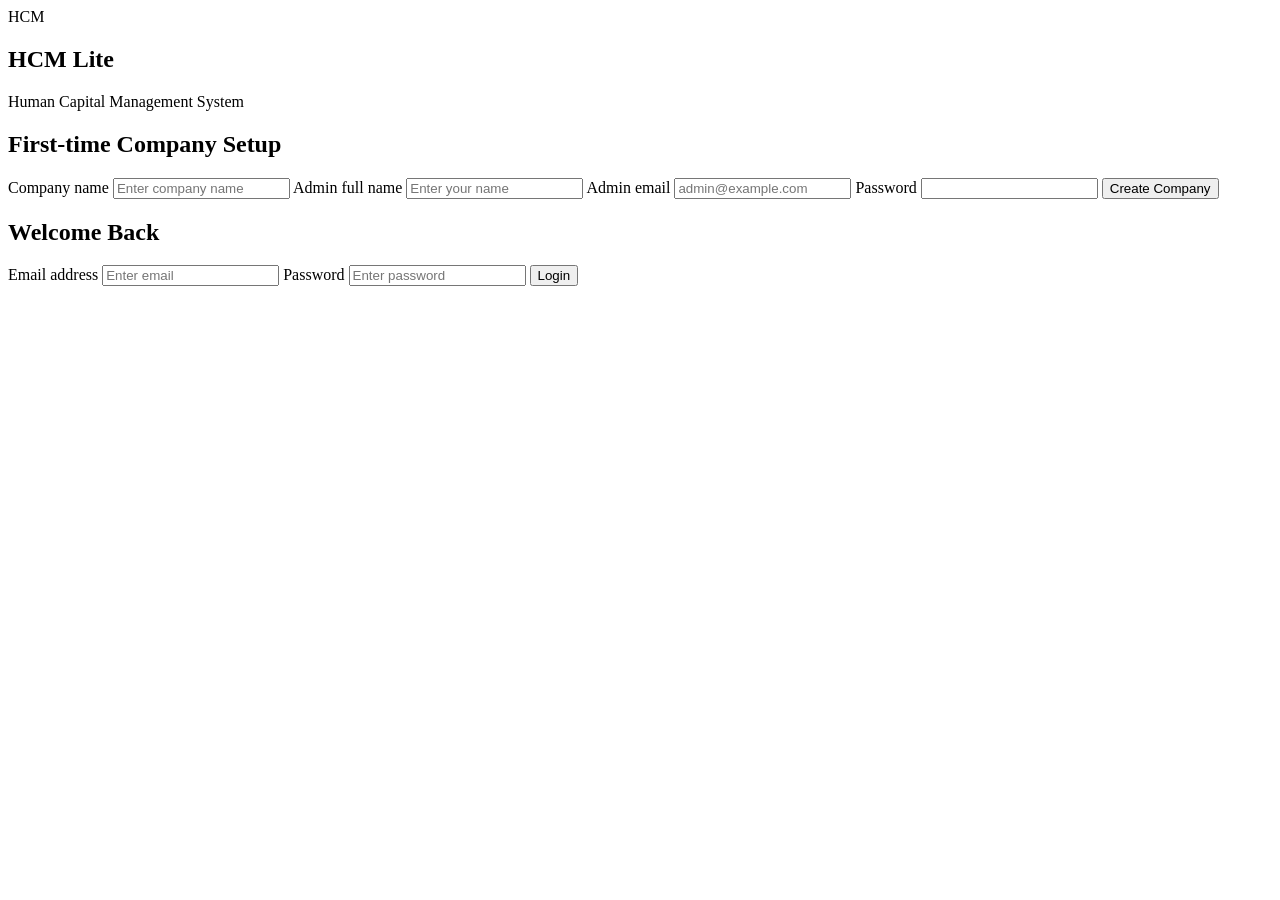
==== admin.html @ 7632e417 "Add files via upload" ====
<!DOCTYPE html>
<html lang="en">
<head>
  <meta charset="UTF-8">
  <meta name="viewport" content="width=device-width, initial-scale=1.0">
  <title>Admin Dashboard | HCM Lite</title>
  <script>try{var s=JSON.parse(localStorage.getItem("hcm_session"));if(!s||s.role!=="admin")location.replace("index.html")}catch(e){location.replace("index.html")}</script>
  <link rel="stylesheet" href="css/style.css">
  <script src="js/storage.js" defer></script>
  <script src="js/nav.js" defer></script>
  <script src="js/dashboard.js" defer></script>
  <script src="js/password.js" defer></script>
</head>
<body>
<div id="nav"></div>
<main class="container">

  <h1 id="companyTitle">Admin Dashboard</h1>
  <p class="subtitle">Manage employees and attendance.</p>

  <section class="grid">
    <div class="stat"><span>Total employees</span><strong id="employeeCount">0</strong></div>
    <div class="stat s-in"><span>Checked in today</span><strong id="presentCount">0</strong></div>
    <div class="stat s-late"><span>Late today</span><strong id="lateCount">0</strong></div>
    <div class="stat s-leave"><span>On leave today</span><strong id="leaveCount">0</strong></div>
  </section>

  <section class="card">
    <h2 id="formTitle">Add Employee</h2>
    <form id="employeeForm">
      <div class="form-grid">
        <div><label for="empName">Full name</label>
          <input id="empName" required></div>
        <div><label for="empEmail">Email</label>
          <input id="empEmail" type="email" required></div>
        <div><label for="empPassword">Initial password</label>
          <input id="empPassword" type="password" minlength="6" required></div>
        <div><label for="empDepartment">Department</label>
          <input id="empDepartment" required></div>
        <div><label for="empSalary">Monthly salary (PKR)</label>
          <input id="empSalary" type="number" min="1" required></div>
        <div><label for="empPayMethod">Salary payment method</label>
          <select id="empPayMethod">
            <option value="bank">Bank account transfer</option>
            <option value="cheque">Cheque collection from company</option>
          </select></div>
      </div>
      <div id="bankFields" class="form-grid">
        <div><label for="empBank">Bank name</label>
          <input id="empBank" placeholder="e.g. HBL"></div>
        <div><label for="empAccount">Account number / IBAN</label>
          <input id="empAccount"></div>
      </div>
      <div class="row-actions">
        <button type="submit" id="empSubmit">Add Employee</button>
        <button type="button" id="cancelEdit" class="btn-ghost" hidden>Cancel edit</button>
      </div>
    </form>
    <p id="adminMessage" role="status"></p>
  </section>

  <section class="card">
    <h2>Employee Directory</h2>
    <label for="employeeSearch">Search employees</label>
    <input id="employeeSearch" placeholder="Search by name, email or department">
    <div id="employeeList"></div>
  </section>

  <section class="card">
    <h2>Smart Helper</h2>
    <form id="helperForm">
      <label for="helperQuestion">Ask a question</label>
      <input id="helperQuestion" required placeholder="How many employees do we have?">
      <button type="submit">Ask Helper</button>
    </form>
    <p id="helperAnswer" role="status"></p>
  </section>

  <section class="card">
    <h2>Change Password</h2>
    <form id="passwordForm" class="form-grid">
      <div><label for="curPass">Current password</label>
        <input id="curPass" type="password" required></div>
      <div><label for="newPass">New password</label>
        <input id="newPass" type="password" minlength="6" required></div>
      <div><label for="newPass2">Confirm new password</label>
        <input id="newPass2" type="password" minlength="6" required></div>
      <div style="grid-column:1/-1"><button type="submit">Update Password</button></div>
    </form>
    <p id="passwordMessage" role="status"></p>
  </section>
</main>
</body>
</html>
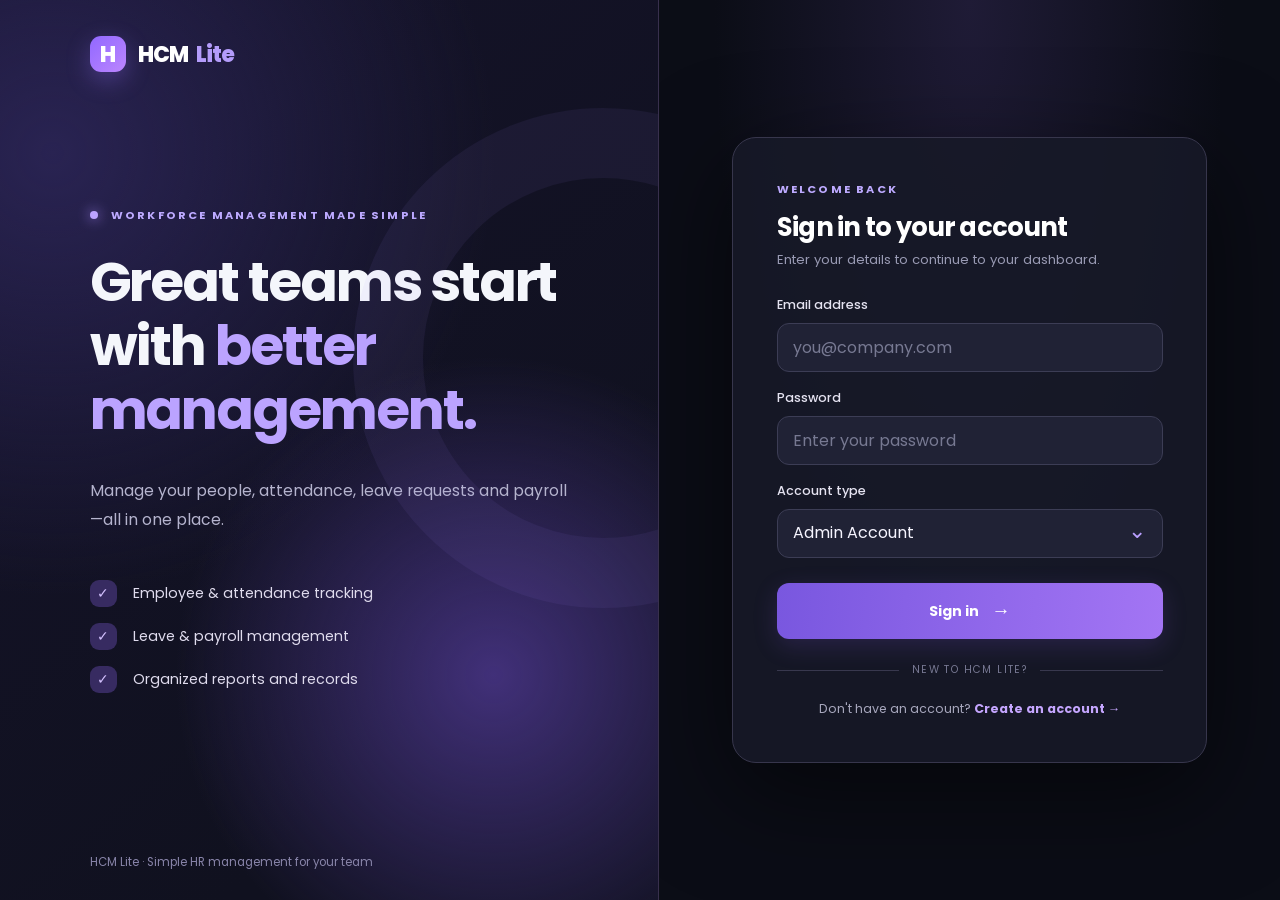
==== commit cea6d3b0: "Update admin.html" ====
--- a/admin.html
+++ b/admin.html
@@ -1,94 +1,142 @@
-<!DOCTYPE html>
+<!doctype html>
 <html lang="en">
-<head>
-  <meta charset="UTF-8">
-  <meta name="viewport" content="width=device-width, initial-scale=1.0">
-  <title>Admin Dashboard | HCM Lite</title>
-  <script>try{var s=JSON.parse(localStorage.getItem("hcm_session"));if(!s||s.role!=="admin")location.replace("index.html")}catch(e){location.replace("index.html")}</script>
-  <link rel="stylesheet" href="css/style.css">
-  <script src="js/storage.js" defer></script>
-  <script src="js/nav.js" defer></script>
-  <script src="js/dashboard.js" defer></script>
-  <script src="js/password.js" defer></script>
-</head>
-<body>
-<div id="nav"></div>
-<main class="container">
+  <head>
+    <meta charset="UTF-8" />
+    <meta name="viewport" content="width=device-width, initial-scale=1.0" />
+    <title>Admin Dashboard | HCM Lite</title>
+    <script>
+      try {
+        var s = JSON.parse(localStorage.getItem("hcm_session"));
+        if (!s || s.role !== "admin") location.replace("index.html");
+      } catch (e) {
+        location.replace("index.html");
+      }
+    </script>
+    <link rel="stylesheet" href="style.css" />
+    <link rel="preconnect" href="https://fonts.googleapis.com" /><link rel="preconnect" href="https://fonts.gstatic.com" crossorigin />
+    <script src="storage.js" defer></script>
+    <script src="nav.js" defer></script>
+    <script src="dashboard.js" defer></script>
+    <script src="password.js" defer></script>
+  </head>
+  <body>
+    <div id="nav"></div>
+    <main class="container">
+      <h1 id="companyTitle">Admin Dashboard</h1>
+      <p class="subtitle">Manage employees and attendance.</p>
 
-  <h1 id="companyTitle">Admin Dashboard</h1>
-  <p class="subtitle">Manage employees and attendance.</p>
+      <section class="grid">
+        <div class="stat">
+          <span>Total employees</span><strong id="employeeCount">0</strong>
+        </div>
+        <div class="stat s-in">
+          <span>Checked in today</span><strong id="presentCount">0</strong>
+        </div>
+        <div class="stat s-late">
+          <span>Late today</span><strong id="lateCount">0</strong>
+        </div>
+        <div class="stat s-leave">
+          <span>On leave today</span><strong id="leaveCount">0</strong>
+        </div>
+      </section>
 
-  <section class="grid">
-    <div class="stat"><span>Total employees</span><strong id="employeeCount">0</strong></div>
-    <div class="stat s-in"><span>Checked in today</span><strong id="presentCount">0</strong></div>
-    <div class="stat s-late"><span>Late today</span><strong id="lateCount">0</strong></div>
-    <div class="stat s-leave"><span>On leave today</span><strong id="leaveCount">0</strong></div>
-  </section>
+      <section class="card">
+        <h2 id="formTitle">Add Employee</h2>
+        <form id="employeeForm">
+          <div class="form-grid">
+            <div>
+              <label for="empName">Full name</label>
+              <input id="empName" required />
+            </div>
+            <div>
+              <label for="empEmail">Email</label>
+              <input id="empEmail" type="email" required />
+            </div>
+            <div>
+              <label for="empPassword">Initial password</label>
+              <input id="empPassword" type="password" minlength="6" required />
+            </div>
+            <div>
+              <label for="empDepartment">Department</label>
+              <input id="empDepartment" required />
+            </div>
+            <div>
+              <label for="empSalary">Monthly salary (PKR)</label>
+              <input id="empSalary" type="number" min="1" required />
+            </div>
+            <div>
+              <label for="empPayMethod">Salary payment method</label>
+              <select id="empPayMethod">
+                <option value="bank">Bank account transfer</option>
+                <option value="cheque">Cheque collection from company</option>
+              </select>
+            </div>
+          </div>
+          <div id="bankFields" class="form-grid">
+            <div>
+              <label for="empBank">Bank name</label>
+              <input id="empBank" placeholder="e.g. HBL" />
+            </div>
+            <div>
+              <label for="empAccount">Account number / IBAN</label>
+              <input id="empAccount" />
+            </div>
+          </div>
+          <div class="row-actions">
+            <button type="submit" id="empSubmit">Add Employee</button>
+            <button type="button" id="cancelEdit" class="btn-ghost" hidden>
+              Cancel edit
+            </button>
+          </div>
+        </form>
+        <p id="adminMessage" role="status"></p>
+      </section>
 
-  <section class="card">
-    <h2 id="formTitle">Add Employee</h2>
-    <form id="employeeForm">
-      <div class="form-grid">
-        <div><label for="empName">Full name</label>
-          <input id="empName" required></div>
-        <div><label for="empEmail">Email</label>
-          <input id="empEmail" type="email" required></div>
-        <div><label for="empPassword">Initial password</label>
-          <input id="empPassword" type="password" minlength="6" required></div>
-        <div><label for="empDepartment">Department</label>
-          <input id="empDepartment" required></div>
-        <div><label for="empSalary">Monthly salary (PKR)</label>
-          <input id="empSalary" type="number" min="1" required></div>
-        <div><label for="empPayMethod">Salary payment method</label>
-          <select id="empPayMethod">
-            <option value="bank">Bank account transfer</option>
-            <option value="cheque">Cheque collection from company</option>
-          </select></div>
-      </div>
-      <div id="bankFields" class="form-grid">
-        <div><label for="empBank">Bank name</label>
-          <input id="empBank" placeholder="e.g. HBL"></div>
-        <div><label for="empAccount">Account number / IBAN</label>
-          <input id="empAccount"></div>
-      </div>
-      <div class="row-actions">
-        <button type="submit" id="empSubmit">Add Employee</button>
-        <button type="button" id="cancelEdit" class="btn-ghost" hidden>Cancel edit</button>
-      </div>
-    </form>
-    <p id="adminMessage" role="status"></p>
-  </section>
+      <section class="card">
+        <h2>Employee Directory</h2>
+        <label for="employeeSearch">Search employees</label>
+        <input
+          id="employeeSearch"
+          placeholder="Search by name, email or department"
+        />
+        <div id="employeeList"></div>
+      </section>
 
-  <section class="card">
-    <h2>Employee Directory</h2>
-    <label for="employeeSearch">Search employees</label>
-    <input id="employeeSearch" placeholder="Search by name, email or department">
-    <div id="employeeList"></div>
-  </section>
+      <section class="card">
+        <h2>Smart Helper</h2>
+        <form id="helperForm">
+          <label for="helperQuestion">Ask a question</label>
+          <input
+            id="helperQuestion"
+            required
+            placeholder="How many employees do we have?"
+          />
+          <button type="submit">Ask Helper</button>
+        </form>
+        <p id="helperAnswer" role="status"></p>
+      </section>
 
-  <section class="card">
-    <h2>Smart Helper</h2>
-    <form id="helperForm">
-      <label for="helperQuestion">Ask a question</label>
-      <input id="helperQuestion" required placeholder="How many employees do we have?">
-      <button type="submit">Ask Helper</button>
-    </form>
-    <p id="helperAnswer" role="status"></p>
-  </section>
-
-  <section class="card">
-    <h2>Change Password</h2>
-    <form id="passwordForm" class="form-grid">
-      <div><label for="curPass">Current password</label>
-        <input id="curPass" type="password" required></div>
-      <div><label for="newPass">New password</label>
-        <input id="newPass" type="password" minlength="6" required></div>
-      <div><label for="newPass2">Confirm new password</label>
-        <input id="newPass2" type="password" minlength="6" required></div>
-      <div style="grid-column:1/-1"><button type="submit">Update Password</button></div>
-    </form>
-    <p id="passwordMessage" role="status"></p>
-  </section>
-</main>
-</body>
+      <section class="card">
+        <h2>Change Password</h2>
+        <form id="passwordForm" class="form-grid">
+          <div>
+            <label for="curPass">Current password</label>
+            <input id="curPass" type="password" required />
+          </div>
+          <div>
+            <label for="newPass">New password</label>
+            <input id="newPass" type="password" minlength="6" required />
+          </div>
+          <div>
+            <label for="newPass2">Confirm new password</label>
+            <input id="newPass2" type="password" minlength="6" required />
+          </div>
+          <div style="grid-column: 1/-1">
+            <button type="submit">Update Password</button>
+          </div>
+        </form>
+        <p id="passwordMessage" role="status"></p>
+      </section>
+    </main>
+  </body>
 </html>
--- a/style.css
+++ b/style.css
@@ -0,0 +1,162 @@
+/* HCM Lite — responsive stylesheet */
+:root{font-family:Inter,system-ui,-apple-system,"Segoe UI",sans-serif;color:#172338;background:#f3f6fb;font-synthesis:none}*{box-sizing:border-box}body{margin:0;line-height:1.5}h1,h2,h3,h4{line-height:1.25;color:#152341}h1{font-size:clamp(1.7rem,3vw,2.3rem)}h2{font-size:1.24rem}button,input,select,textarea{font:inherit}button{border:0;border-radius:9px;background:#304ad7;color:#fff;padding:10px 16px;cursor:pointer;font-weight:600}button:hover{filter:brightness(.94)}button:disabled{opacity:.45;cursor:not-allowed}.btn-ghost{background:#edf1fd;color:#2944ad}.btn-in{background:#15803d}.btn-out{background:#bd3043}.btn-leave{background:#7048b7}.hidden,[hidden]{display:none!important}.container{max-width:1160px;margin:0 auto;padding:30px 20px}.center{display:grid;min-height:100vh;place-items:center}.auth-card,.card{background:#fff;border:1px solid #e0e7f1;border-radius:16px;padding:25px;box-shadow:0 6px 24px #1523410a}.auth-card{width:min(100%,430px)}.auth-card h1,.auth-card>.subtitle,.auth-card>.logo{text-align:center}.logo{display:grid;place-items:center;width:70px;height:70px;border-radius:16px;background:#304ad7;color:white;font-weight:800;font-size:24px;margin:0 auto 12px}.subtitle{color:#68758a;margin-top:5px;margin-bottom:24px}form label{display:block;font-weight:600;font-size:.93rem;margin:12px 0 5px}input:not([type=checkbox]):not([type=file]),select,textarea{width:100%;border:1px solid #ced7e4;border-radius:9px;padding:10px 12px;color:#172338;background:#fff;min-width:0}input:focus,select:focus,textarea:focus{outline:2px solid #9aaaff;outline-offset:1px}textarea{min-height:105px;resize:vertical}form>button{margin-top:16px}.grid,.form-grid{display:grid;grid-template-columns:repeat(auto-fit,minmax(190px,1fr));gap:15px}.grid{margin:18px 0 25px}.form-grid label{margin-top:0}.card{margin:20px 0}.stat{border-radius:14px;background:white;border:1px solid #dce4f0;padding:19px}.stat span{display:block;color:#69758a}.stat strong{display:block;margin-top:10px;font-size:2rem;color:#304ad7}.s-in strong{color:#15803d}.s-late strong{color:#be7220}.s-leave strong{color:#7048b7}.toolbar,.row-actions,.attendance-actions,.checks{display:flex;align-items:end;gap:12px;flex-wrap:wrap}.toolbar>div{flex:1;min-width:180px}.row-actions{margin-top:12px}.emp-card{padding:15px 0;border-bottom:1px solid #e4e9f0}.rec{padding:10px 14px;margin:7px 0;border-radius:8px;background:#f4f6fb}.rec.late,.tag-late{background:#fff2db;color:#965b12}.rec.half{background:#fff5e6}.rec.leave,.tag-leave{background:#f0eafb;color:#623a9c}.tag{display:inline-block;border-radius:99px;padding:4px 10px;font-size:.78rem;background:#ecf1fb}.tag-present,.tag-paid{background:#dcfce7;color:#166534}.tag-absent,.tag-incomplete{background:#ffe4e6;color:#9f1239}.tag-pending{background:#fef3c7;color:#92400e}.nav{background:#172b53;color:white}.nav-inner{max-width:1160px;margin:auto;display:flex;align-items:center;gap:20px;padding:13px 20px}.nav-brand{font-size:1.1rem;font-weight:800;overflow-wrap:anywhere}.nav-links{margin-left:auto;display:flex;align-items:center;gap:12px}.nav-links a{color:#dce7ff;text-decoration:none;padding:8px}.nav-links a.active{color:white;text-decoration:underline}.nav-links button{background:#374b71}#navToggle{display:none}.table-wrap{width:100%;overflow:auto}table{border-collapse:collapse;width:100%;font-size:.92rem}th,td{text-align:left;padding:10px;border-bottom:1px solid #e0e7f1;white-space:nowrap}th{background:#f0f4fa;color:#36445b}.slip{border:1px solid #cfd9e8;background:white;padding:25px;margin:22px 0;max-width:850px}.slip-head,.slip-net{display:flex;justify-content:space-between;gap:15px}.slip-title{display:grid;text-align:right}.slip-info{display:grid;grid-template-columns:repeat(2,minmax(0,1fr));gap:10px;margin:20px 0}.slip-info div span{color:#6b7280;display:block}.slip-cols{display:grid;grid-template-columns:1fr 1fr;gap:18px}.slip-chips{display:flex;gap:7px;flex-wrap:wrap;margin:20px 0}.slip-net{padding:15px;background:#edf1fd;border-radius:8px}.slip-pay,.slip-sign{margin-top:20px}.slip-sign{display:flex;justify-content:space-between;gap:15px;padding-top:30px}.slip-sign div{border-top:1px solid #777;padding-top:7px}.slip-note{color:#805513}#message.error{color:#b91c1c}#message.success{color:#15803d}#message, [id$=Message]{margin-top:13px} @media(max-width:700px){.container{padding:18px 12px}.card,.auth-card{padding:16px}.slip-cols,.slip-info{grid-template-columns:1fr}.nav-inner{flex-wrap:wrap}#navToggle{display:block;margin-left:auto}.nav-links{display:none;width:100%;flex-direction:column;align-items:stretch;margin:0}.nav-links.open{display:flex}.nav-links a{display:block}}@media print{body{background:white}.nav,.toolbar,.row-actions,button,form,.card:not(:has(.slip)),h1,.subtitle{display:none!important}.container{padding:0;max-width:none}.card{padding:0;border:0;box-shadow:none}.slip{border:0;margin:0;max-width:none}}
+
+/* =====================================================
+   HCM Lite — Black UI theme
+   Consistent dark surfaces across every page.
+   ===================================================== */
+:root {
+  color-scheme: dark;
+  --bg: #08090d;
+  --surface: #12141b;
+  --surface-raised: #191c25;
+  --surface-hover: #232735;
+  --border: #303542;
+  --text: #f4f6fb;
+  --muted: #a3adbf;
+  --accent: #8b8bff;
+  --accent-hover: #a4a3ff;
+  --green: #6fe0aa;
+  --orange: #ffc077;
+  --red: #ff8698;
+  --purple: #c3a5ff;
+  background: var(--bg);
+  color: var(--text);
+}
+html { background: var(--bg); }
+body {
+  background: radial-gradient(ellipse 700px 430px at 50% -230px, #20223b 0%, transparent 85%), var(--bg);
+  color: var(--text);
+  min-height: 100vh;
+}
+h1,h2,h3,h4 { color: var(--text); }
+a { color: var(--accent-hover); }
+a:hover { color: #d0cfff; }
+.subtitle, .stat span, .slip-info div span { color: var(--muted); }
+.auth-card,.card {
+  background: var(--surface);
+  border: 1px solid var(--border);
+  box-shadow: 0 12px 45px #0005;
+}
+.auth-card { box-shadow: 0 26px 90px #0009; }
+.logo {
+  background: linear-gradient(135deg, #6262f5, #9b62df);
+  color: #fff;
+  box-shadow: 0 8px 30px #7366ee40;
+}
+button { background: #7777ee; color: #fff; transition: background .2s, transform .2s; }
+button:not(:disabled):hover { background: #9493fc; filter: none; }
+button:not(:disabled):active { transform: translateY(1px); }
+button:focus-visible, a:focus-visible { outline: 2px solid var(--accent); outline-offset: 3px; }
+.btn-ghost { background: #282c40; color: #dedfff; border: 1px solid #414660; }
+.btn-ghost:not(:disabled):hover { background: #343a55; }
+.btn-in { background: #146b4a; color: #e5fff3; }
+.btn-in:not(:disabled):hover { background: #1b8960; }
+.btn-out { background: #802b42; color: #fff1f2; }
+.btn-out:not(:disabled):hover { background: #a83a55; }
+.btn-leave { background: #6545a5; }
+.btn-leave:not(:disabled):hover { background: #825bc8; }
+input:not([type=checkbox]):not([type=file]),select,textarea {
+  background: #1a1d27;
+  color: var(--text);
+  border: 1px solid #3b4151;
+}
+input::placeholder,textarea::placeholder { color: #8994aa; opacity: 1; }
+input:focus,select:focus,textarea:focus { outline: 2px solid #8686fa; outline-offset: 1px; border-color: #9291ff; }
+input[type="checkbox"] { accent-color: #8686fa; }
+input[type="file"] { color: var(--muted); max-width: 100%; }
+input[type="file"]::file-selector-button { background: #282c40; color: #fff; border: 1px solid var(--border); border-radius: 7px; padding: 8px; cursor: pointer; }
+.stat { background: var(--surface-raised); border: 1px solid var(--border); }
+.stat strong { color: var(--accent-hover); }
+.s-in strong { color: var(--green); }
+.s-late strong { color: var(--orange); }
+.s-leave strong { color: var(--purple); }
+.emp-card { border-bottom-color: var(--border); }
+.emp-card p[style] { color: var(--muted) !important; }
+.rec { background: #202430; color: var(--text); border: 1px solid var(--border); }
+.rec.late,.tag-late { background: #47321e; color: #ffd5a0; }
+.rec.half { background: #3d321f; color: #f5d3a2; }
+.rec.leave,.tag-leave { background: #342945; color: #dec9ff; }
+.tag { background: #2a3141; color: #e4e9f5; }
+.tag-present,.tag-paid { background: #1b4033; color: #a7f5cc; }
+.tag-absent,.tag-incomplete { background: #49262d; color: #ffb0bd; }
+.tag-pending { background: #493a22; color: #f6d693; }
+.nav { background: #11131a; border-bottom: 1px solid var(--border); }
+.nav-brand { color: #fff; }
+.nav-links a { color: #b9c2d4; border-radius: 8px; }
+.nav-links a:hover,.nav-links a.active { color: #fff; background: #272b3b; text-decoration: none; }
+.nav-links button { background: #292d3e; }
+.nav-links button:hover { background: #393e56; }
+.table-wrap { border: 1px solid var(--border); border-radius: 11px; }
+table { color: var(--text); }
+th,td { border-bottom: 1px solid var(--border); }
+th { background: #202430; color: #cbd3e4; }
+tbody tr:hover { background: #1e2230; }
+.slip { background: #161922; color: var(--text); border: 1px solid var(--border); border-radius: 12px; }
+.slip-net { background: #292b49; color: #fff; }
+.slip-sign div { border-top-color: #8993a6; }
+.slip-note { color: #ffcd83; }
+#message.error { color: var(--red); }
+#message.success { color: var(--green); }
+#leaveList > section { border-color: var(--border) !important; background: var(--surface-raised); }
+#leaveMessage[style*="220, 38, 38"] { color: var(--red) !important; }
+#leaveMessage[style*="21, 128, 61"] { color: var(--green) !important; }
+::selection { background: #6c66c5; color: #fff; }
+@media print {
+  :root { color-scheme: light; --text: #111827; --muted: #4b5563; --border: #ddd; }
+  html,body { background: #fff !important; color: #111 !important; }
+  .slip,.slip * { color: #111 !important; background: white !important; box-shadow: none !important; }
+  .slip { border: 0 !important; }
+  .slip-net { border: 1px solid #bbb; }
+}
+
+/* Premium Poppins dark interface additions */
+@import url('https://fonts.googleapis.com/css2?family=Poppins:wght@400;500;600;700;800&display=swap');
+:root { font-family:'Poppins',sans-serif !important; --accent:#9573ff; --accent-hover:#b19aff; }
+body,button,input,select,textarea { font-family:'Poppins',sans-serif !important; }
+button, .nav-links a { transition: background-color .22s ease, transform .22s ease, box-shadow .22s ease, border-color .22s ease, color .22s ease !important; }
+button:not(:disabled):hover { transform: translateY(-3px); box-shadow: 0 10px 26px rgba(129,99,255,.30); }
+button:not(:disabled):active { transform:translateY(0); }
+button:focus-visible,select:focus-visible,input:focus-visible { outline:2px solid #b89fff;outline-offset:3px; }
+.auth-page { background:#090b14; }
+.auth-layout { display:grid; grid-template-columns:minmax(0,1.03fr) minmax(0,.97fr); min-height:100vh; }
+.auth-intro { position:relative; display:flex; flex-direction:column; justify-content:center; padding:clamp(34px,7vw,115px); overflow:hidden; background: radial-gradient(circle at 75% 75%,#413079 0%,transparent 38%),radial-gradient(circle at 8% 17%,#292352,transparent 46%),linear-gradient(140deg,#15132a,#10111f 75%);border-right:1px solid #38304d; }
+.auth-intro:after { content:'';position:absolute; width:360px;height:360px;right:-195px;top:12%; border-radius:50%;border:70px solid rgba(160,129,255,.065);pointer-events:none; }
+.brand-mark { position:absolute;top:36px;left:clamp(34px,7vw,115px);display:flex;align-items:center;gap:7px;font-weight:800;font-size:22px;letter-spacing:-.7px;color:#fff; }
+.brand-icon {background:linear-gradient(135deg,#9168ff,#bc86fe);width:36px;height:36px;display:grid;place-items:center;border-radius:11px;font-weight:800;color:#fff;margin-right:5px;box-shadow:0 8px 25px #9573ff55;}
+.brand-light,.mobile-brand span { color:#b49cfb; }
+.eyebrow,.auth-eyebrow { font-size:.70rem;font-weight:700;letter-spacing:2.2px;color:#bdaaff; }
+.live-dot { display:inline-block;width:8px;height:8px;border-radius:50%;background:#bca3ff;margin-right:9px;box-shadow:0 0 13px #aa8cff; }
+.auth-intro h1 { font-size:clamp(35px,4.3vw,65px);line-height:1.17;letter-spacing:-2.1px;max-width:660px;margin:26px 0 18px;font-weight:700; }
+.auth-intro h1 em {font-style:normal;color:#bba3ff;}
+.auth-intro>p { color:#b5b4ce;max-width:480px;line-height:1.85;font-size:.98rem; }
+.feature-list {display:grid;gap:16px;margin-top:30px;color:#e0dcee;font-size:.89rem;}
+.feature-list span {display:inline-grid;place-items:center;width:27px;height:27px;border-radius:9px;background:#372b61;color:#d4c2ff;margin-right:12px;font-weight:700;}
+.auth-foot { position:absolute;bottom:29px;font-size:.72rem;color:#8985aa; }
+.auth-panel {display:grid;place-items:center;padding:32px 22px;background:radial-gradient(ellipse at 50% 0%,#1f1b36 0%,#0b0d16 58%);}
+.auth-card {width:min(100%,475px);background:rgba(23,25,39,.9);border:1px solid #37364c;border-radius:24px;padding:clamp(27px,3.4vw,47px);box-shadow:0 30px 100px #0008;}
+.auth-card .mobile-brand {display:none;}
+.auth-card h2 {font-size:clamp(23px,2vw,29px);letter-spacing:-.7px;margin:13px 0 5px;color:#fff;}
+.auth-card .subtitle { font-size:.82rem;line-height:1.8;margin:0 0 24px;color:#999ab3;text-align:left; }
+.auth-card form label {color:#e5e3f1;font-size:.79rem;margin:17px 0 8px;font-weight:500;}
+.auth-card input:not([type=checkbox]),.auth-card select {height:49px;background:#202235;border:1px solid #3c3d55;border-radius:12px;color:#f6f5ff;padding:0 15px;box-shadow:none;}
+.auth-card input:not([type=checkbox]):focus,.auth-card select:focus {border-color:#af8dff;outline:2px solid #7d60bd77;outline-offset:1px;}
+.auth-card input::placeholder {color:#777992;}
+.auth-card select {appearance:none;cursor:pointer;padding-right:40px;}
+.select-holder {position:relative;}
+.select-holder:after {content:'⌄';position:absolute;right:17px;top:50%;transform:translateY(-58%);font-size:22px;color:#baa0ff;pointer-events:none;}
+.auth-card .primary-action {width:100%;display:flex;align-items:center;justify-content:center;gap:13px;margin-top:25px;padding:14px 20px;border-radius:12px;background:linear-gradient(95deg,#7957df,#a375f4);font-size:.87rem;font-weight:700;box-shadow:0 7px 24px #8054dd30;}
+.auth-card .primary-action:hover { background:linear-gradient(95deg,#946cf6,#bd95ff);box-shadow:0 14px 36px #9163f571;transform:translateY(-4px) scale(1.008);}
+.auth-card .primary-action span {font-size:19px;}
+.auth-switch {text-align:center;color:#a7a7bd;font-size:.78rem;margin:22px 0 0;}
+.auth-switch a {color:#c5a6ff;font-weight:700;text-decoration:none;}
+.auth-switch a:hover {color:#fff;text-decoration:underline;}
+.auth-divider {display:flex;align-items:center;gap:13px;margin-top:23px;color:#777892;font-size:.65rem;letter-spacing:1.4px;white-space:nowrap;}
+.auth-divider:before,.auth-divider:after {content:'';flex:1;height:1px;background:#38384e;}
+.role-note {background:#29213b;border:1px solid #504069;border-radius:10px;padding:12px 14px;color:#ccbee9;font-size:.75rem;line-height:1.7;margin-top:13px;}
+#message:not(:empty) {padding:12px 14px;border-radius:10px;font-size:.78rem;}
+#message.error:not(:empty) {background:#42232f;color:#ffb7cb;}
+#message.success:not(:empty) {background:#19382d;color:#a7f5cb;}
+@media(max-width:900px){.auth-layout{grid-template-columns:1fr}.auth-intro{display:none}.auth-panel{min-height:100vh}.auth-card .mobile-brand{display:block;font-size:1.5rem;font-weight:800;margin-bottom:27px;}}
+@media(max-width:480px){.auth-panel{padding:20px 12px}.auth-card{padding:25px 20px;border-radius:19px}.auth-card h2{font-size:24px;}}
+@media (prefers-reduced-motion:reduce){button,.nav-links a{transition:none!important;}}
